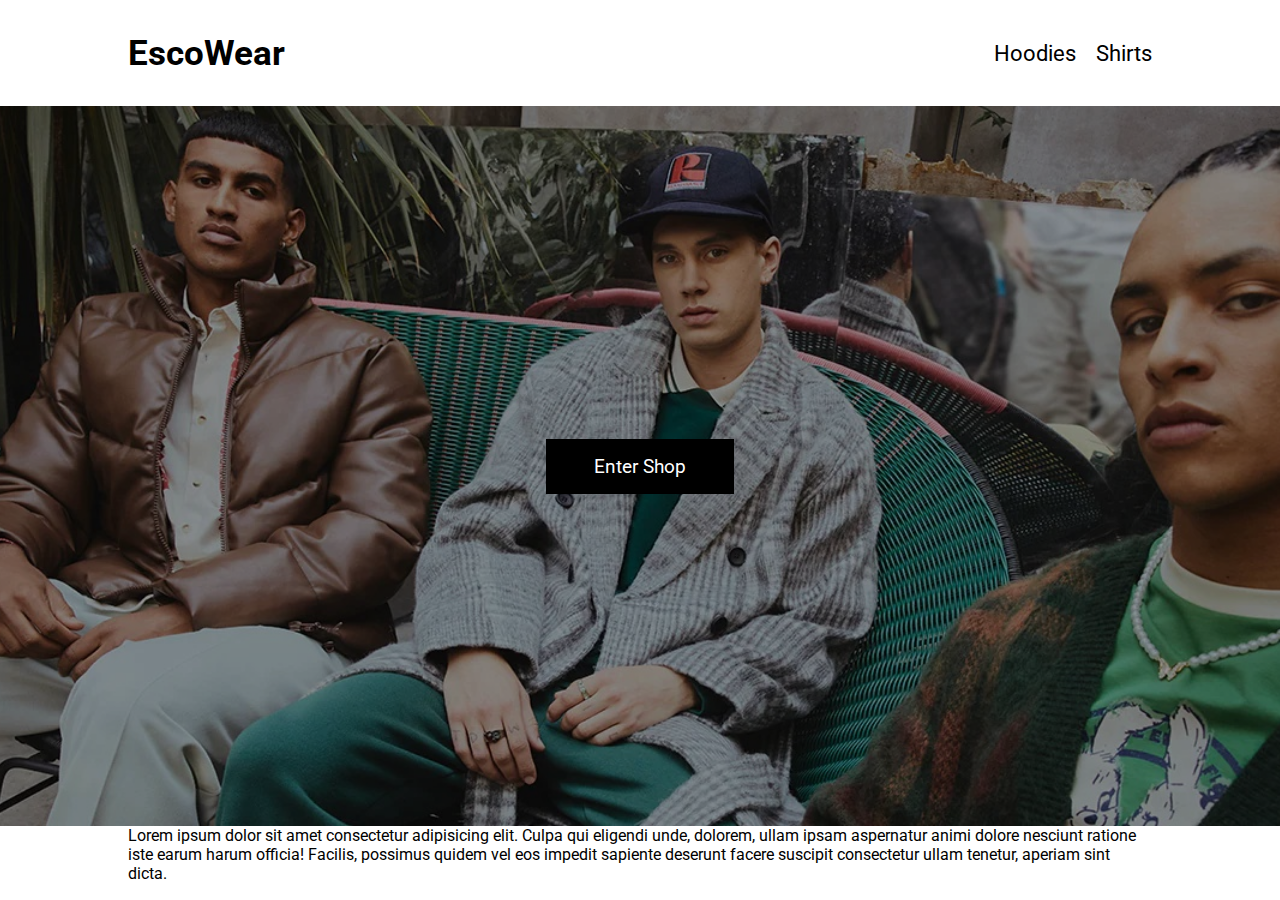
==== index.html @ d9a259e6 "fixed bug on item details" ====
<!DOCTYPE html>
<html lang="en">

<head>
    <meta charset="UTF-8">
    <meta http-equiv="X-UA-Compatible" content="IE=edge">
    <meta name="viewport" content="width=device-width, initial-scale=1.0">

    <!-- google font roboto -->
    <link rel="preconnect" href="https://fonts.googleapis.com">
    <link rel="preconnect" href="https://fonts.gstatic.com" crossorigin>
    <link href="https://fonts.googleapis.com/css2?family=Roboto:wght@100;300;400;700;900&display=swap" rel="stylesheet">

    <!-- fontawesome -->
    <link rel="stylesheet" href="https://cdnjs.cloudflare.com/ajax/libs/font-awesome/6.0.0-beta3/css/all.min.css"
        integrity="sha512-Fo3rlrZj/k7ujTnHg4CGR2D7kSs0v4LLanw2qksYuRlEzO+tcaEPQogQ0KaoGN26/zrn20ImR1DfuLWnOo7aBA=="
        crossorigin="anonymous" referrerpolicy="no-referrer" />

    <!-- custom styles sheet -->
    <link rel="stylesheet" href="css/styles.css">
    <title>Document</title>
</head>

<body>

    <!-- navigation -->
    <section id="navigation">

        <!-- container -->
        <div class="container">
            
            <a href="index.html">
                <h1>EscoWear</h1>
            </a>
            
            <!-- links -->
            <div class="links">
                <a href="store.html?category=hoodies">Hoodies</a>
                <a href="store.html?category=shirts">Shirts</a>
                
                <div class="close">
                    <i class="fa fa-window-close"></i>
                </div>

            </div>

            <!-- menu -->
            <div class="menu">
                <i class="fa fa-bars"></i>
            </div>
            
        </div>
        <!-- end container -->
    </section>
    <!-- end navigation -->

    <!-- banner -->
    <section id="banner">
        
        <div class="overlay">
            <div class="cta">
                <a href="store.html">Enter Shop</a>
            </div>
        </div>
    </section>
    <!-- end banner -->

    <!-- brands -->
    <section id="brands">
        <div class="container">
            <p>Lorem ipsum dolor sit amet consectetur adipisicing elit. Culpa qui eligendi unde, dolorem, ullam ipsam aspernatur animi dolore nesciunt ratione iste earum harum officia! Facilis, possimus quidem vel eos impedit sapiente deserunt facere suscipit consectetur ullam tenetur, aperiam sint dicta.</p>
        </div>
    </section>
    <!-- end brands -->



    <script src="js/utils.js"></script>
    <script src="js/index.js"></script>
</body>
</html>
---- css/styles.css ----
* {
  margin: 0;
  padding: 0;
  font-family: Roboto;
}

a {
  text-decoration: none;
  color: black;
}

button {
  outline: none;
  border: none;
  cursor: pointer;
}

.container {
  width: 1200px;
  margin: 0 auto;
  max-width: 80%;
}

.title {
  text-align: center;
  font-size: 3rem;
  font-weight: 300;
}

#navigation .container {
  padding: 2rem 0rem;
  display: flex;
  align-items: center;
  justify-content: space-between;
}
#navigation a h1 {
  font-size: 2.2rem;
}
#navigation .links a {
  display: inline-block;
  margin-left: 1rem;
  font-size: 1.4rem;
}
#navigation .menu {
  font-size: 2rem;
  display: none;
  cursor: pointer;
}
#navigation .close {
  display: none;
  color: white;
  font-size: 2.5rem;
  cursor: pointer;
}

@media (max-width: 900px) {
  #navigation a h1 {
    font-size: 1.8rem;
  }
  #navigation .links.active {
    transform: translateX(0%);
  }
  #navigation .links {
    position: absolute;
    z-index: 9000;
    background-color: rgba(0, 0, 0, 0.8);
    top: 0;
    left: 0;
    right: 0;
    bottom: 0;
    display: flex;
    flex-direction: column;
    align-items: center;
    justify-content: center;
    transform: translateX(100%);
    transition: all ease-in-out 300ms;
  }
  #navigation .links a {
    color: white;
    margin-bottom: 1rem;
    font-size: 1.2rem;
  }
  #navigation .links .close {
    display: block;
    position: absolute;
    top: 20px;
    right: 40px;
  }
  #navigation .menu {
    display: block;
  }
}
#store .container {
  display: grid;
  grid-template-columns: repeat(4, 1fr);
  grid-gap: 20px;
}
#store .container .thumb-unit {
  text-align: center;
  min-height: 150px;
}
#store .container .thumb-unit img {
  width: 100%;
  margin-bottom: 0.8rem;
}
#store .container .thumb-unit p {
  font-size: 1.2rem;
  margin-bottom: 0.2rem;
}

@media (max-width: 800px) {
  #store .title {
    font-size: 2rem;
  }
  #store .container {
    grid-template-columns: repeat(3, 1fr);
  }
  #store .container .thumb-unit p {
    font-size: 0.8rem;
  }
}
@media (max-width: 500px) {
  #store .container {
    grid-template-columns: repeat(2, 1fr);
  }
}
.content-wrapper {
  display: grid;
  grid-template-columns: repeat(2, 1fr);
  grid-gap: 20px;
}
.content-wrapper img {
  width: 100%;
}
.content-wrapper .image-wrapper {
  display: grid;
  grid-template-columns: 1fr 5fr;
  grid-gap: 10px;
}
.content-wrapper .image-wrapper .thumb-unit {
  cursor: pointer;
  margin-bottom: 0.2rem;
}
.content-wrapper .text-wrapper .name {
  font-size: 1.5rem;
  line-height: 1.2;
  margin-bottom: 0.8rem;
}
.content-wrapper .text-wrapper .price {
  font-size: 2rem;
  margin-bottom: 0.8rem;
}
.content-wrapper .text-wrapper .slug {
  font-size: 1rem;
  margin-bottom: 0.8rem;
}
.content-wrapper .text-wrapper label {
  font-size: 1.2rem;
  margin-bottom: 0.8rem;
  display: block;
}
.content-wrapper .text-wrapper select {
  display: block;
  width: 200px;
  font-size: 1.2rem;
  padding: 0.4rem;
  margin-bottom: 0.8rem;
}
.content-wrapper .text-wrapper .button-wrapper button {
  display: block;
  padding: 1rem 5rem;
  background-color: black;
  color: white;
  font-size: 1rem;
}

@media (max-width: 960px) {
  .content-wrapper {
    display: block;
  }
  .content-wrapper .image-wrapper {
    margin-bottom: 1.8rem;
  }
}
#banner {
  min-height: 80vh;
  background-image: url("../images/banner.jpg");
  background-size: cover;
  background-position: center;
  position: relative;
}
#banner .overlay {
  position: absolute;
  top: 0;
  left: 0;
  right: 0;
  bottom: 0;
  background-color: rgba(0, 0, 0, 0.4);
  display: flex;
  justify-content: center;
  align-items: center;
}
#banner .cta a {
  background-color: black;
  color: white;
  font-size: 1.2rem;
  padding: 1rem 3rem;
  cursor: pointer;
}

@media (max-width: 800px) {
  #banner .overlay a {
    font-size: 1rem;
  }
}/*# sourceMappingURL=styles.css.map */
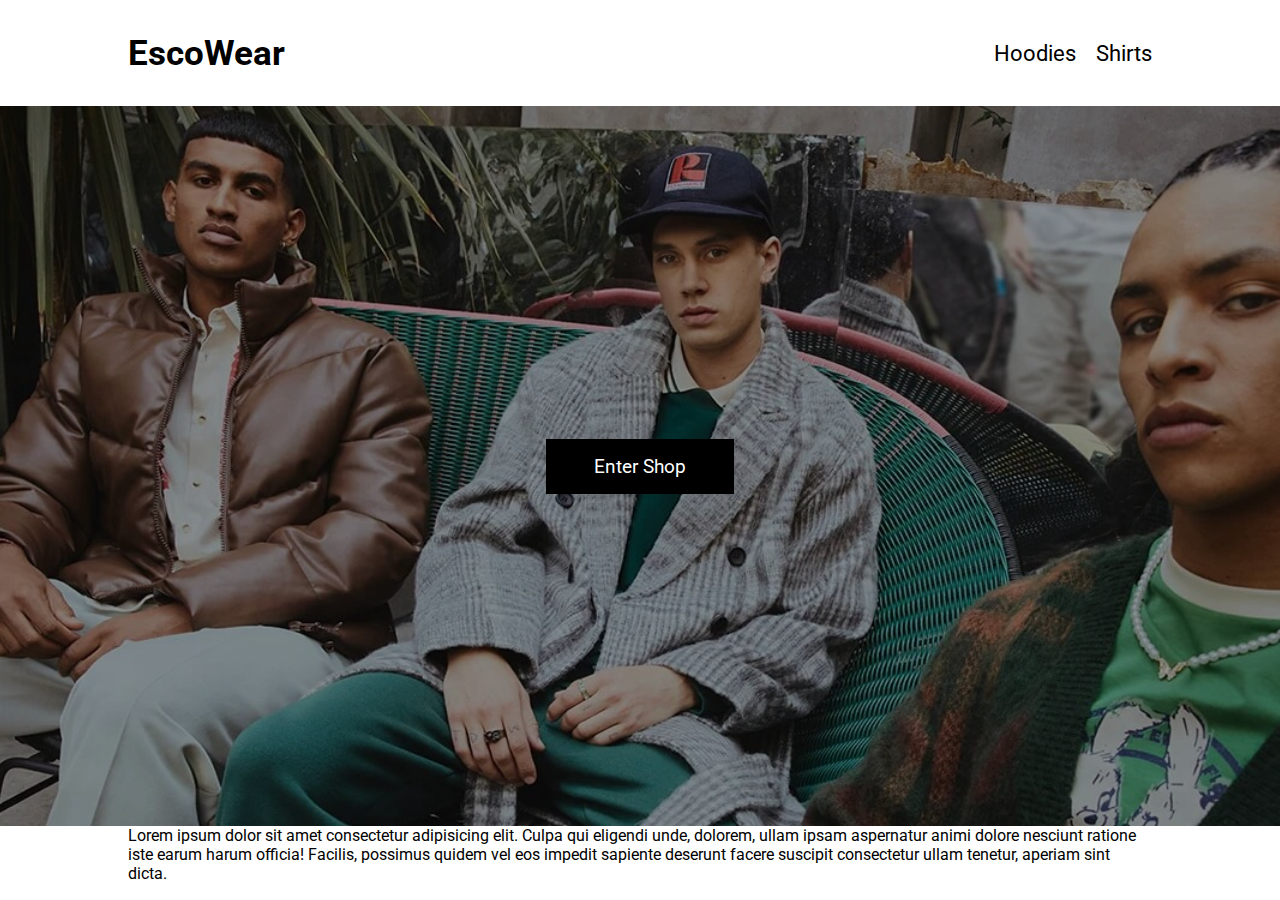
==== commit 162b0353: "initialized adding item to cart" ====
--- a/index.html
+++ b/index.html
@@ -18,7 +18,7 @@
 
     <!-- custom styles sheet -->
     <link rel="stylesheet" href="css/styles.css">
-    <title>Document</title>
+    <title>EscoWear</title>
 </head>
 
 <body>
--- a/css/styles.css
+++ b/css/styles.css
@@ -209,6 +209,9 @@
 }
 
 @media (max-width: 800px) {
+  #banner {
+    background-image: Url("../images/banner-small.jpg");
+  }
   #banner .overlay a {
     font-size: 1rem;
   }
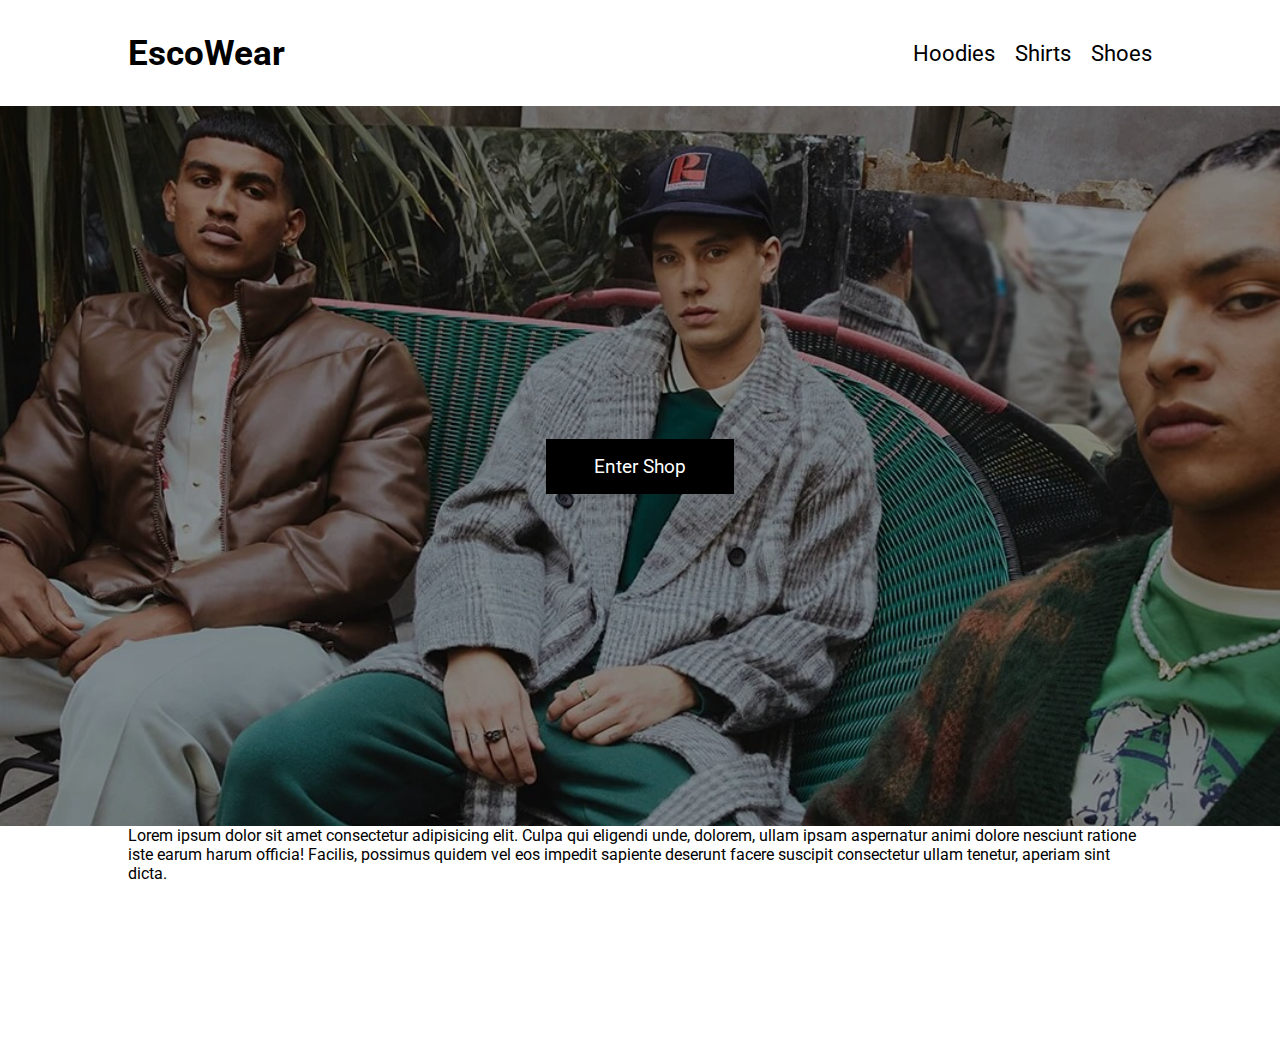
==== commit 9acb44a4: "added shoes section" ====
--- a/index.html
+++ b/index.html
@@ -37,6 +37,7 @@
             <div class="links">
                 <a href="store.html?category=hoodies">Hoodies</a>
                 <a href="store.html?category=shirts">Shirts</a>
+                <a href="store.html?category=shoes">Shoes</a>
                 
                 <div class="close">
                     <i class="fa fa-window-close"></i>
--- a/css/styles.css
+++ b/css/styles.css
@@ -4,6 +4,11 @@
   font-family: Roboto;
 }
 
+body {
+  overflow-x: hidden;
+  padding-bottom: 10rem;
+}
+
 a {
   text-decoration: none;
   color: black;
@@ -25,8 +30,14 @@
   text-align: center;
   font-size: 3rem;
   font-weight: 300;
-}
-
+  margin-bottom: 2rem;
+}
+
+@media (max-width: 500px) {
+  .title {
+    font-size: 2.5rem;
+  }
+}
 #navigation .container {
   padding: 2rem 0rem;
   display: flex;
@@ -166,12 +177,26 @@
   padding: 0.4rem;
   margin-bottom: 0.8rem;
 }
-.content-wrapper .text-wrapper .button-wrapper button {
-  display: block;
-  padding: 1rem 5rem;
+.content-wrapper .text-wrapper .button-wrapper {
+  display: grid;
+  grid-template-columns: repeat(2, 1fr);
+  grid-gap: 20px;
+}
+.content-wrapper .text-wrapper .button-wrapper button,
+.content-wrapper .text-wrapper .button-wrapper a {
+  display: block;
   background-color: black;
   color: white;
   font-size: 1rem;
+  text-align: center;
+  padding: 1rem;
+}
+.content-wrapper .text-wrapper .button-wrapper a {
+  background-color: #2c662c;
+  display: none;
+}
+.content-wrapper .text-wrapper .button-wrapper a.active {
+  display: block;
 }
 
 @media (max-width: 960px) {
@@ -180,6 +205,16 @@
   }
   .content-wrapper .image-wrapper {
     margin-bottom: 1.8rem;
+  }
+}
+@media (max-width: 500px) {
+  .content-wrapper .text-wrapper .button-wrapper {
+    display: block;
+  }
+  .content-wrapper .text-wrapper .button-wrapper button {
+    display: block;
+    width: 100%;
+    margin-bottom: 0.8rem;
   }
 }
 #banner {
@@ -215,4 +250,46 @@
   #banner .overlay a {
     font-size: 1rem;
   }
+}
+#cart .container {
+  width: 540px;
+  max-width: 90%;
+}
+#cart h2 {
+  font-size: 2rem;
+  margin-bottom: 1rem;
+}
+#cart .button-wrapper button {
+  display: block;
+  background-color: black;
+  width: 100%;
+  padding: 1rem;
+  color: white;
+  font-size: 1.2rem;
+}
+#cart .cart-unit {
+  display: grid;
+  grid-template-columns: 1fr 2fr;
+  grid-gap: 20px;
+  position: relative;
+  margin-bottom: 1rem;
+}
+#cart .cart-unit .name {
+  font-size: 1.2rem;
+  text-transform: capitalize;
+  margin-bottom: 0.5rem;
+}
+#cart .cart-unit .price {
+  font-size: 1.5rem;
+}
+#cart .cart-unit i {
+  color: red;
+  position: absolute;
+  top: 0;
+  right: 0;
+  cursor: pointer;
+  font-size: 1.2rem;
+}
+#cart .cart-unit img {
+  width: 100%;
 }/*# sourceMappingURL=styles.css.map */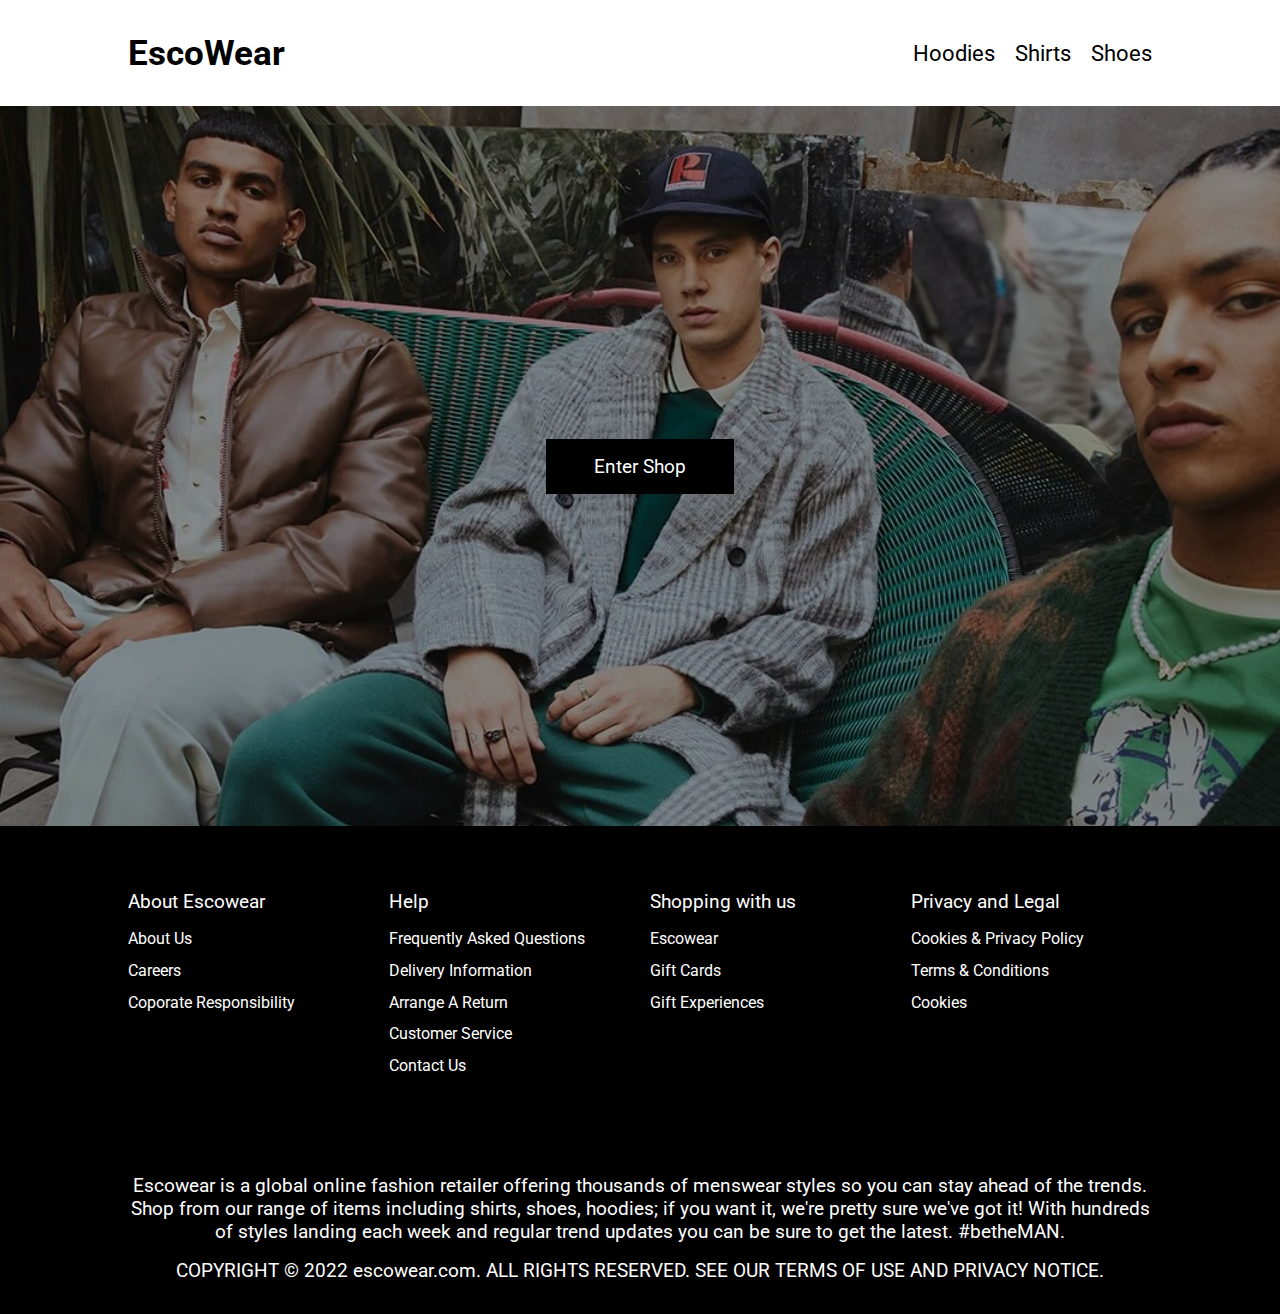
==== commit bfcf690f: "update to ui" ====
--- a/index.html
+++ b/index.html
@@ -67,12 +67,90 @@
     <!-- end banner -->
 
     <!-- brands -->
-    <section id="brands">
-        <div class="container">
-            <p>Lorem ipsum dolor sit amet consectetur adipisicing elit. Culpa qui eligendi unde, dolorem, ullam ipsam aspernatur animi dolore nesciunt ratione iste earum harum officia! Facilis, possimus quidem vel eos impedit sapiente deserunt facere suscipit consectetur ullam tenetur, aperiam sint dicta.</p>
-        </div>
+    
+
+    <!-- footer -->
+    <section id="footer">
+
+           <div class="container">
+                <div class="footer-wrapper">
+
+                    <!-- footer unit -->
+                    <div class="footer-unit">
+                        <ul>
+                            <li class="footer-title">About Escowear</li>
+                            <li>About Us</li>
+                            <li>Careers</li>
+                            <li>Coporate Responsibility </li>
+                        </ul>
+                    </div>
+                    <!-- end footer-unit -->
+
+                    <!-- footer unit -->
+                    <div class="footer-unit">
+                        <ul>
+                            <li class="footer-title">Help</li>
+                            <li>Frequently Asked Questions</li>
+                            <li>Delivery Information</li>
+                            <li>Arrange A Return </li>
+                            <li>Customer Service </li>
+                            <li>Contact Us </li>
+                        </ul>
+                    </div>
+                    <!-- end footer-unit -->
+                
+                
+                    <!-- footer unit -->
+                    <div class="footer-unit">
+                        <ul>
+                            <li class="footer-title">Shopping with us</li>
+                            <li>Escowear</li>
+                            <li>Gift Cards</li>
+                            <li>Gift Experiences</li>
+                        </ul>
+                    </div>
+                    <!-- end footer-unit -->
+                
+                
+                    <!-- footer unit -->
+                    <div class="footer-unit">
+                        <ul>
+                            <li class="footer-title">Privacy and Legal</li>
+                            <li>Cookies & Privacy Policy</li>
+                            <li>Terms & Conditions</li>
+                            <li>Cookies</li>
+                        </ul>
+                    </div>
+                    <!-- end footer-unit -->
+                
+                
+                    
+                </div>
+                <!-- end footer-wrapper -->
+
+                <!-- socials -->
+                <div class="socials">
+                    <a href="http://www.facebook.com" target="_blank"><i class="fab fa-facebook"></i></a>
+                    <a href="http://www.twitter.com" target="_blank"><i class="fab fa-twitter"></i></a>
+                    <a href="http://www.instagram.com" target="_blank"><i class="fab fa-instagram"></i></a>
+                </div>
+                <!-- end socials -->
+
+                <div class="text-wrapper">
+                    <p class="slug">Escowear is a global online fashion retailer offering thousands of menswear styles so you can stay ahead of the trends.
+                    Shop from our range of items including shirts, shoes, hoodies; if you want it, we're
+                    pretty sure we've got it! With hundreds of styles landing each week and regular trend updates you can be sure to get the
+                    latest. #betheMAN.</p>
+
+                  
+
+                    <p class="copyright">COPYRIGHT © 2022 escowear.com. ALL RIGHTS RESERVED. SEE OUR TERMS OF USE AND PRIVACY NOTICE.</p>
+                </div>
+           </div>
+           <!-- end container -->
     </section>
-    <!-- end brands -->
+
+    <!-- end footer -->
 
 
 
--- a/css/styles.css
+++ b/css/styles.css
@@ -6,12 +6,17 @@
 
 body {
   overflow-x: hidden;
-  padding-bottom: 10rem;
 }
 
 a {
   text-decoration: none;
   color: black;
+}
+
+ul {
+  list-style-type: none;
+  margin: 0;
+  padding: 0;
 }
 
 button {
@@ -101,6 +106,10 @@
     display: block;
   }
 }
+#store {
+  min-height: 90vh;
+  padding-bottom: 2rem;
+}
 #store .container {
   display: grid;
   grid-template-columns: repeat(4, 1fr);
@@ -135,6 +144,11 @@
     grid-template-columns: repeat(2, 1fr);
   }
 }
+#item {
+  min-height: 70vh;
+  padding-bottom: 2rem;
+}
+
 .content-wrapper {
   display: grid;
   grid-template-columns: repeat(2, 1fr);
@@ -251,6 +265,10 @@
     font-size: 1rem;
   }
 }
+#cart {
+  min-height: 70vh;
+  padding-bottom: 2rem;
+}
 #cart .container {
   width: 540px;
   max-width: 90%;
@@ -292,4 +310,58 @@
 }
 #cart .cart-unit img {
   width: 100%;
+}
+
+#footer {
+  background-color: black;
+  color: white;
+  padding: 2rem 0rem;
+}
+#footer .socials {
+  font-size: 2rem;
+  margin-bottom: 1rem;
+  text-align: center;
+}
+#footer .socials i {
+  margin-right: 1rem;
+  color: white;
+}
+#footer .text-wrapper {
+  text-align: center;
+  font-size: 1.2rem;
+}
+#footer .text-wrapper .slug {
+  margin-bottom: 1rem;
+}
+#footer .footer-wrapper {
+  padding: 2rem 0rem;
+  display: grid;
+  grid-template-columns: repeat(4, 1fr);
+  grid-gap: 20px;
+}
+#footer .footer-wrapper .footer-title {
+  font-size: 1.2rem;
+  margin-bottom: 1rem;
+}
+#footer .footer-wrapper ul li {
+  margin-bottom: 0.8rem;
+  font-size: 1rem;
+}
+
+@media (max-width: 800px) {
+  #footer .socials {
+    text-align: left;
+  }
+
+  #footer .text-wrapper {
+    text-align: left;
+    line-height: 1.2;
+  }
+
+  #footer .footer-wrapper {
+    display: block;
+  }
+  #footer .footer-wrapper .footer-unit {
+    margin-bottom: 1rem;
+  }
 }/*# sourceMappingURL=styles.css.map */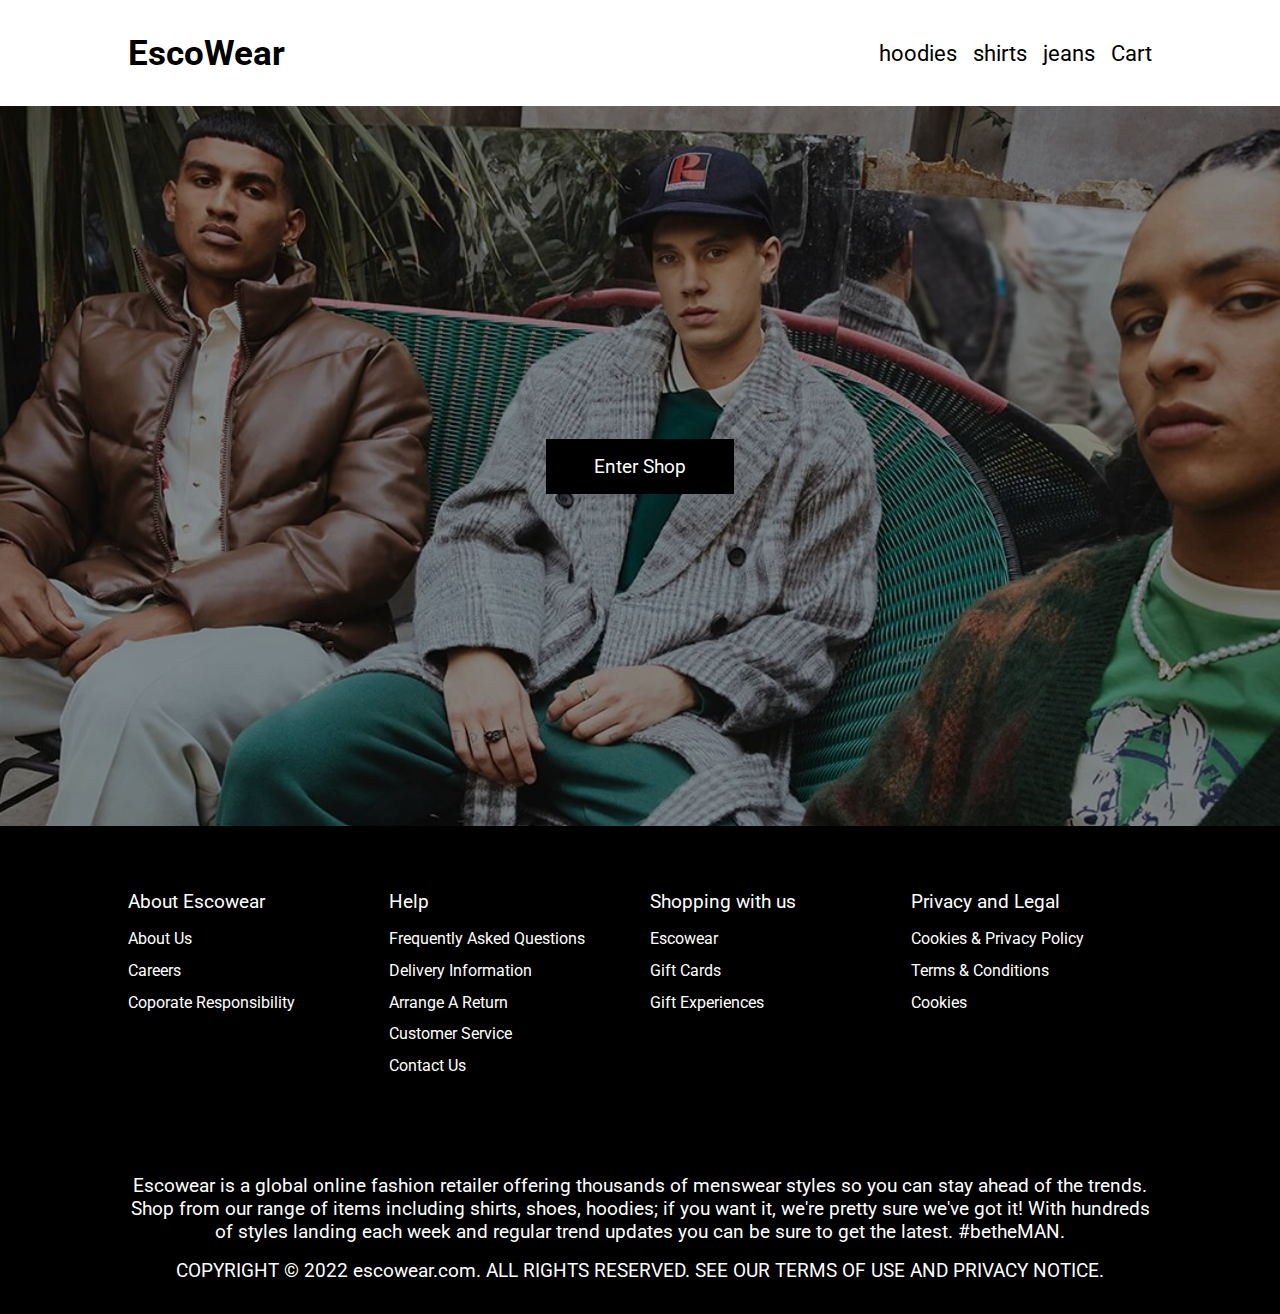
==== commit 48f9eb28: "update navigation" ====
--- a/index.html
+++ b/index.html
@@ -24,7 +24,7 @@
 <body>
 
     <!-- navigation -->
-    <section id="navigation">
+    <header id="navigation">
 
         <!-- container -->
         <div class="container">
@@ -35,9 +35,10 @@
             
             <!-- links -->
             <div class="links">
-                <a href="store.html?category=hoodies">Hoodies</a>
+
+                <!-- <a href="store.html?category=hoodies">Hoodies</a>
                 <a href="store.html?category=shirts">Shirts</a>
-                <a href="store.html?category=shoes">Shoes</a>
+                <a href="store.html?category=shoes">Shoes</a> -->
                 
                 <div class="close">
                     <i class="fa fa-window-close"></i>
@@ -52,7 +53,7 @@
             
         </div>
         <!-- end container -->
-    </section>
+    </header>
     <!-- end navigation -->
 
     <!-- banner -->
@@ -155,6 +156,7 @@
 
 
     <script src="js/utils.js"></script>
+    <script src="js/init.js"></script>
     <script src="js/index.js"></script>
 </body>
 </html>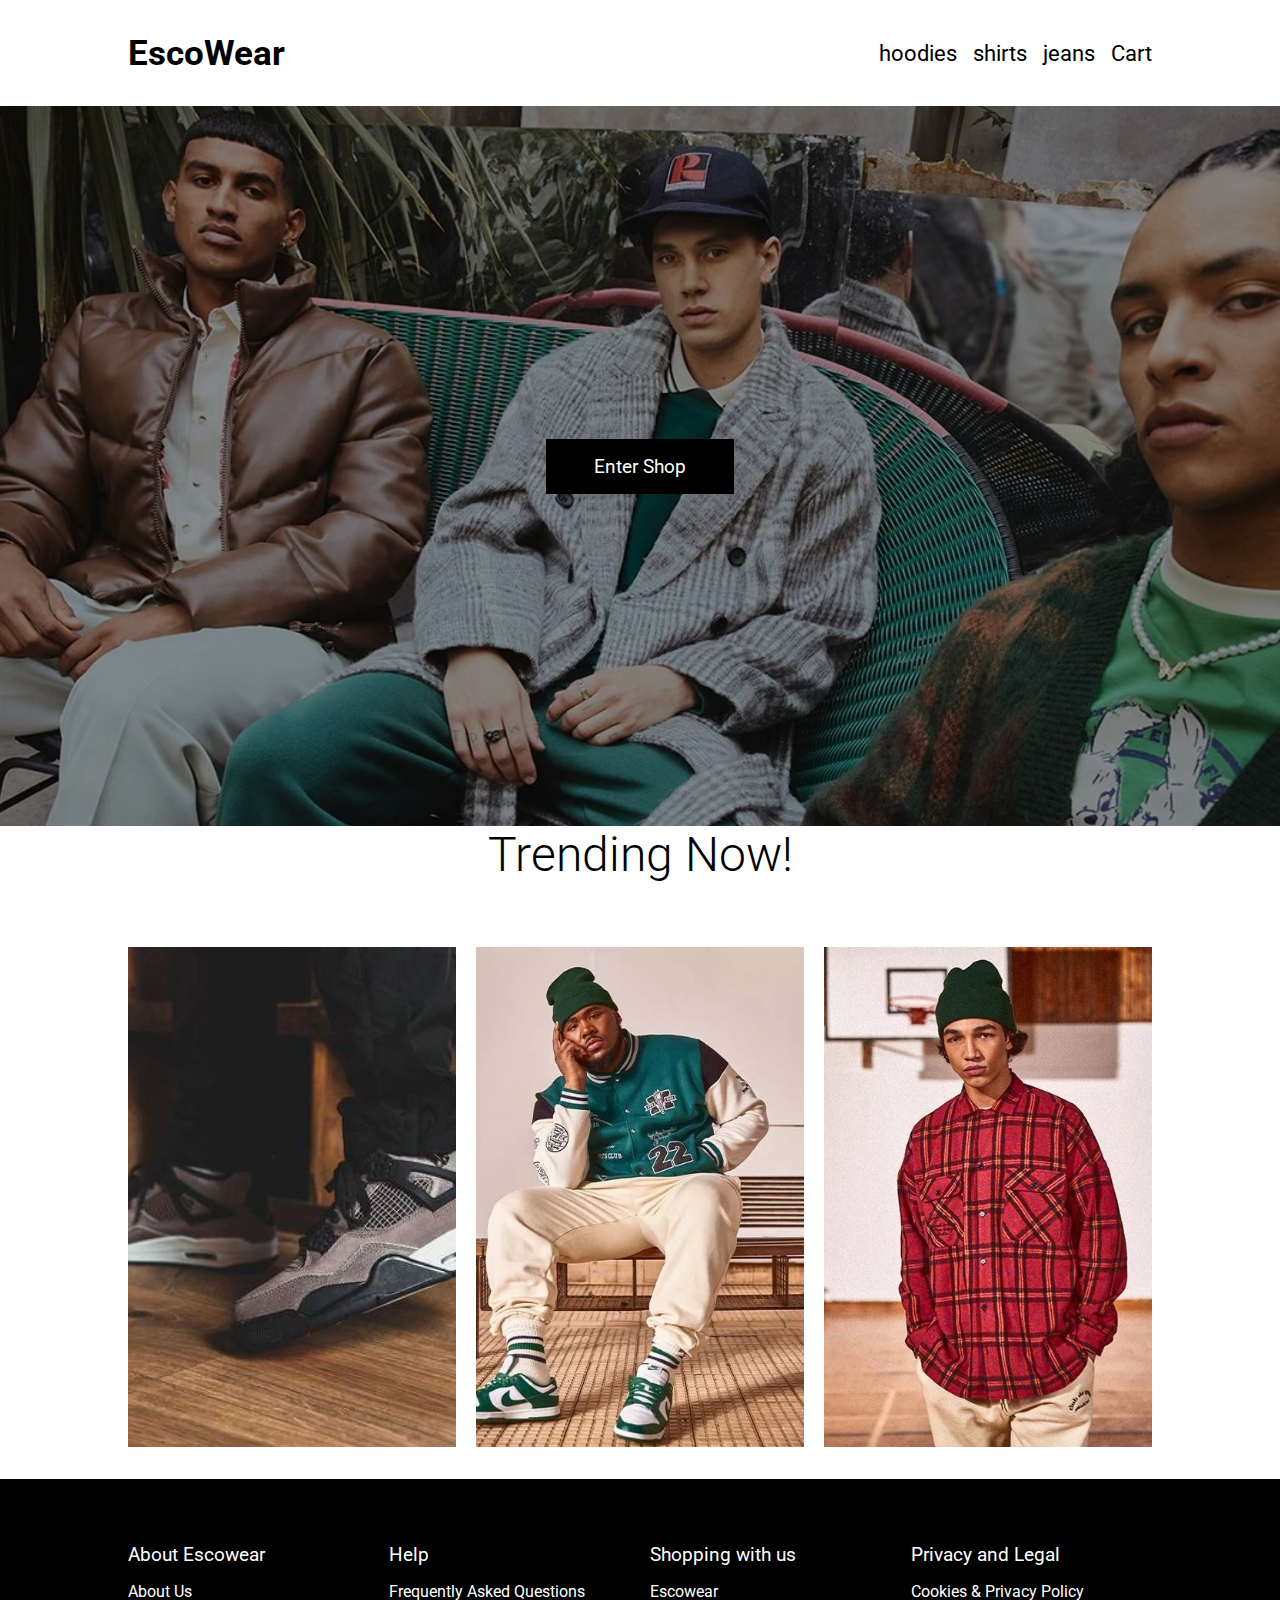
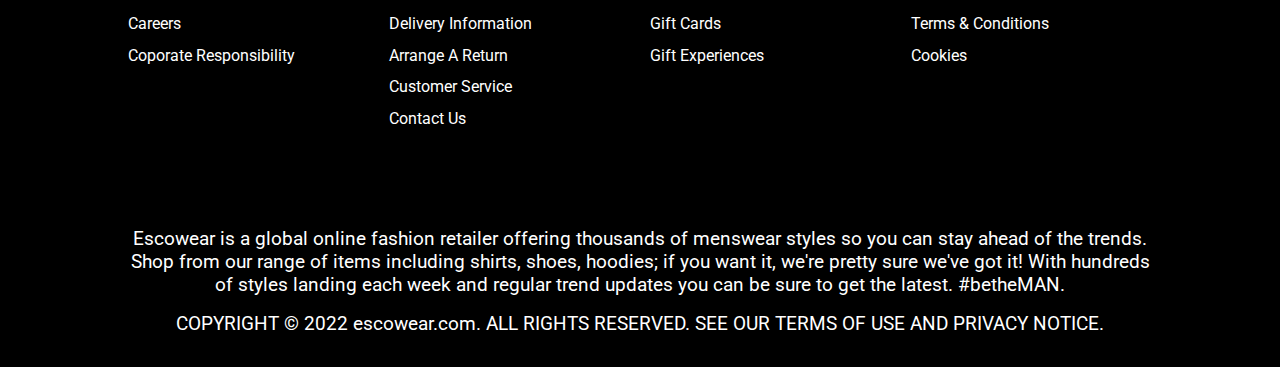
==== commit 91b6ab4b: "added trending section to home page" ====
--- a/index.html
+++ b/index.html
@@ -67,7 +67,38 @@
     </section>
     <!-- end banner -->
 
-    <!-- brands -->
+<!-- trending -->
+<section id="trending">
+    <div class="container">
+
+        <h1 class="title">Trending Now!</h1>
+
+        <div class="trend-wrapper">
+
+        <!-- trend-unit -->
+        <a href="store.html?category=shoes" class="trend-unit">
+        </a>
+        <!-- end trend-unit -->
+
+
+        <!-- trend-unit -->
+        <a href="store.html?category=hoodies" class="trend-unit">
+        </a>
+        <!-- end trend-unit -->
+
+
+        <!-- trend-unit -->
+        <a href="store.html?category=shirts" class="trend-unit">
+        </a>
+        <!-- end trend-unit -->
+
+
+        
+       
+       
+    
+    </div>
+</section>
     
 
     <!-- footer -->
--- a/css/styles.css
+++ b/css/styles.css
@@ -257,12 +257,44 @@
   cursor: pointer;
 }
 
+#trending .trend-wrapper {
+  display: grid;
+  grid-template-columns: repeat(3, 1fr);
+  grid-gap: 20px;
+  padding: 2rem 0rem;
+}
+#trending .trend-wrapper .trend-unit {
+  min-height: 500px;
+  display: block;
+  background-color: blue;
+  background-image: url("../images/shirts/thumb.jpg");
+  background-size: cover;
+  background-position: top center;
+}
+#trending .trend-wrapper .trend-unit:nth-child(1) {
+  background-image: url("../images/shoes/thumb.jpg");
+}
+#trending .trend-wrapper .trend-unit:nth-child(2) {
+  background-image: url("../images/hoodies/thumb.jpg");
+}
+#trending .trend-wrapper .trend-unit:nth-child(3) {
+  background-image: url("../images/shirts/thumb.jpg");
+}
+
 @media (max-width: 800px) {
   #banner {
     background-image: Url("../images/banner-small.jpg");
   }
   #banner .overlay a {
     font-size: 1rem;
+  }
+
+  #trending .trend-wrapper {
+    display: block;
+  }
+  #trending .trend-wrapper .trend-unit {
+    min-height: 300px;
+    margin-bottom: 1rem;
   }
 }
 #cart {
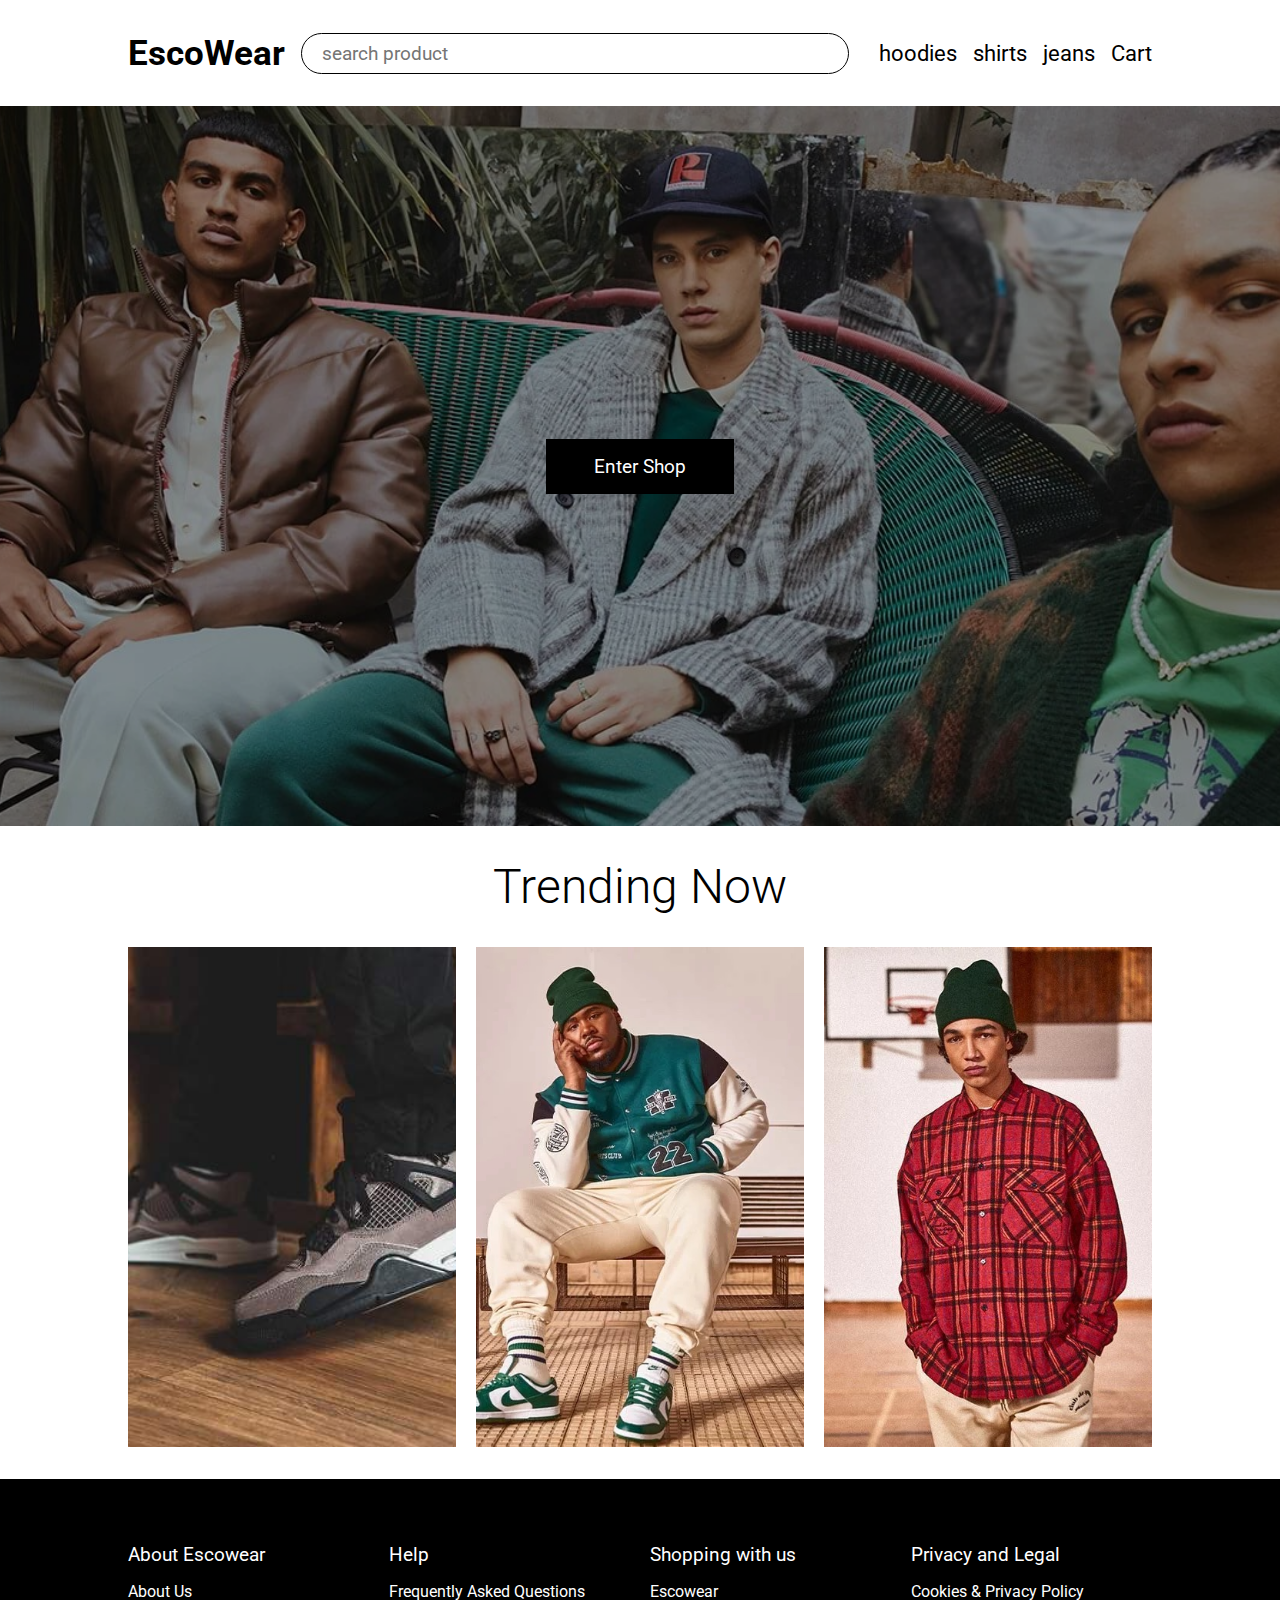
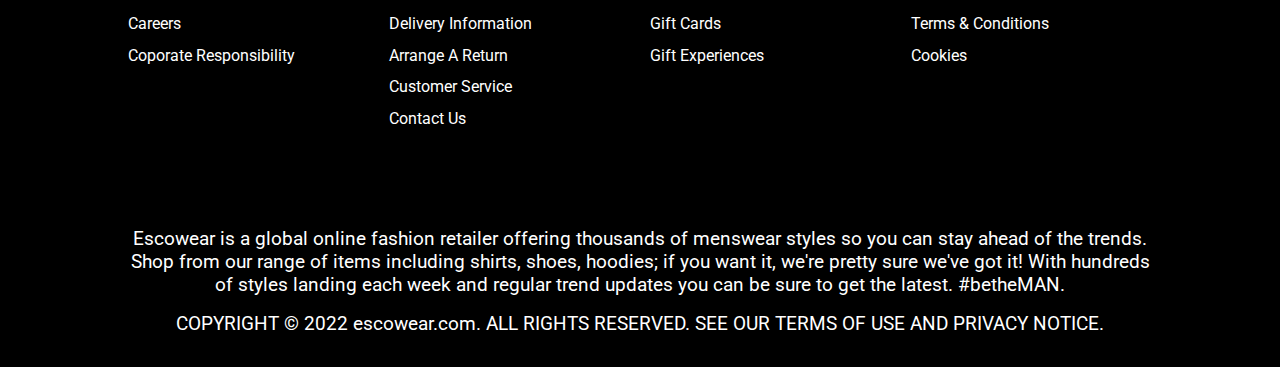
==== commit 0bfd4b86: "updated navigation: added search ui but to add the functionality later" ====
--- a/index.html
+++ b/index.html
@@ -71,7 +71,7 @@
 <section id="trending">
     <div class="container">
 
-        <h1 class="title">Trending Now!</h1>
+        <h1 class="title">Trending Now</h1>
 
         <div class="trend-wrapper">
 
--- a/css/styles.css
+++ b/css/styles.css
@@ -49,6 +49,31 @@
   align-items: center;
   justify-content: space-between;
 }
+#navigation .form-wrapper {
+  flex: 1;
+}
+#navigation input {
+  border: 1px solid black;
+  width: 100%;
+}
+#navigation .links {
+  display: flex;
+  align-items: center;
+  flex: 1;
+}
+#navigation .search {
+  flex: 1;
+  margin: 0rem 1rem;
+}
+#navigation .search input {
+  width: 100%;
+  padding: 0.5rem 0rem;
+  font-size: 1.2rem;
+  text-indent: 20px;
+  font-size: 1.2rem;
+  border-radius: 50px;
+  outline: none;
+}
 #navigation a h1 {
   font-size: 2.2rem;
 }
@@ -76,18 +101,21 @@
   #navigation .links.active {
     transform: translateX(0%);
   }
+  #navigation .form-wrapper {
+    flex: 0;
+    margin-bottom: 1rem;
+  }
   #navigation .links {
-    position: absolute;
+    position: fixed;
     z-index: 9000;
     background-color: rgba(0, 0, 0, 0.8);
     top: 0;
     left: 0;
     right: 0;
     bottom: 0;
-    display: flex;
     flex-direction: column;
+    justify-content: center;
     align-items: center;
-    justify-content: center;
     transform: translateX(100%);
     transition: all ease-in-out 300ms;
   }
@@ -257,11 +285,13 @@
   cursor: pointer;
 }
 
+#trending {
+  padding: 2rem 0rem;
+}
 #trending .trend-wrapper {
   display: grid;
   grid-template-columns: repeat(3, 1fr);
   grid-gap: 20px;
-  padding: 2rem 0rem;
 }
 #trending .trend-wrapper .trend-unit {
   min-height: 500px;
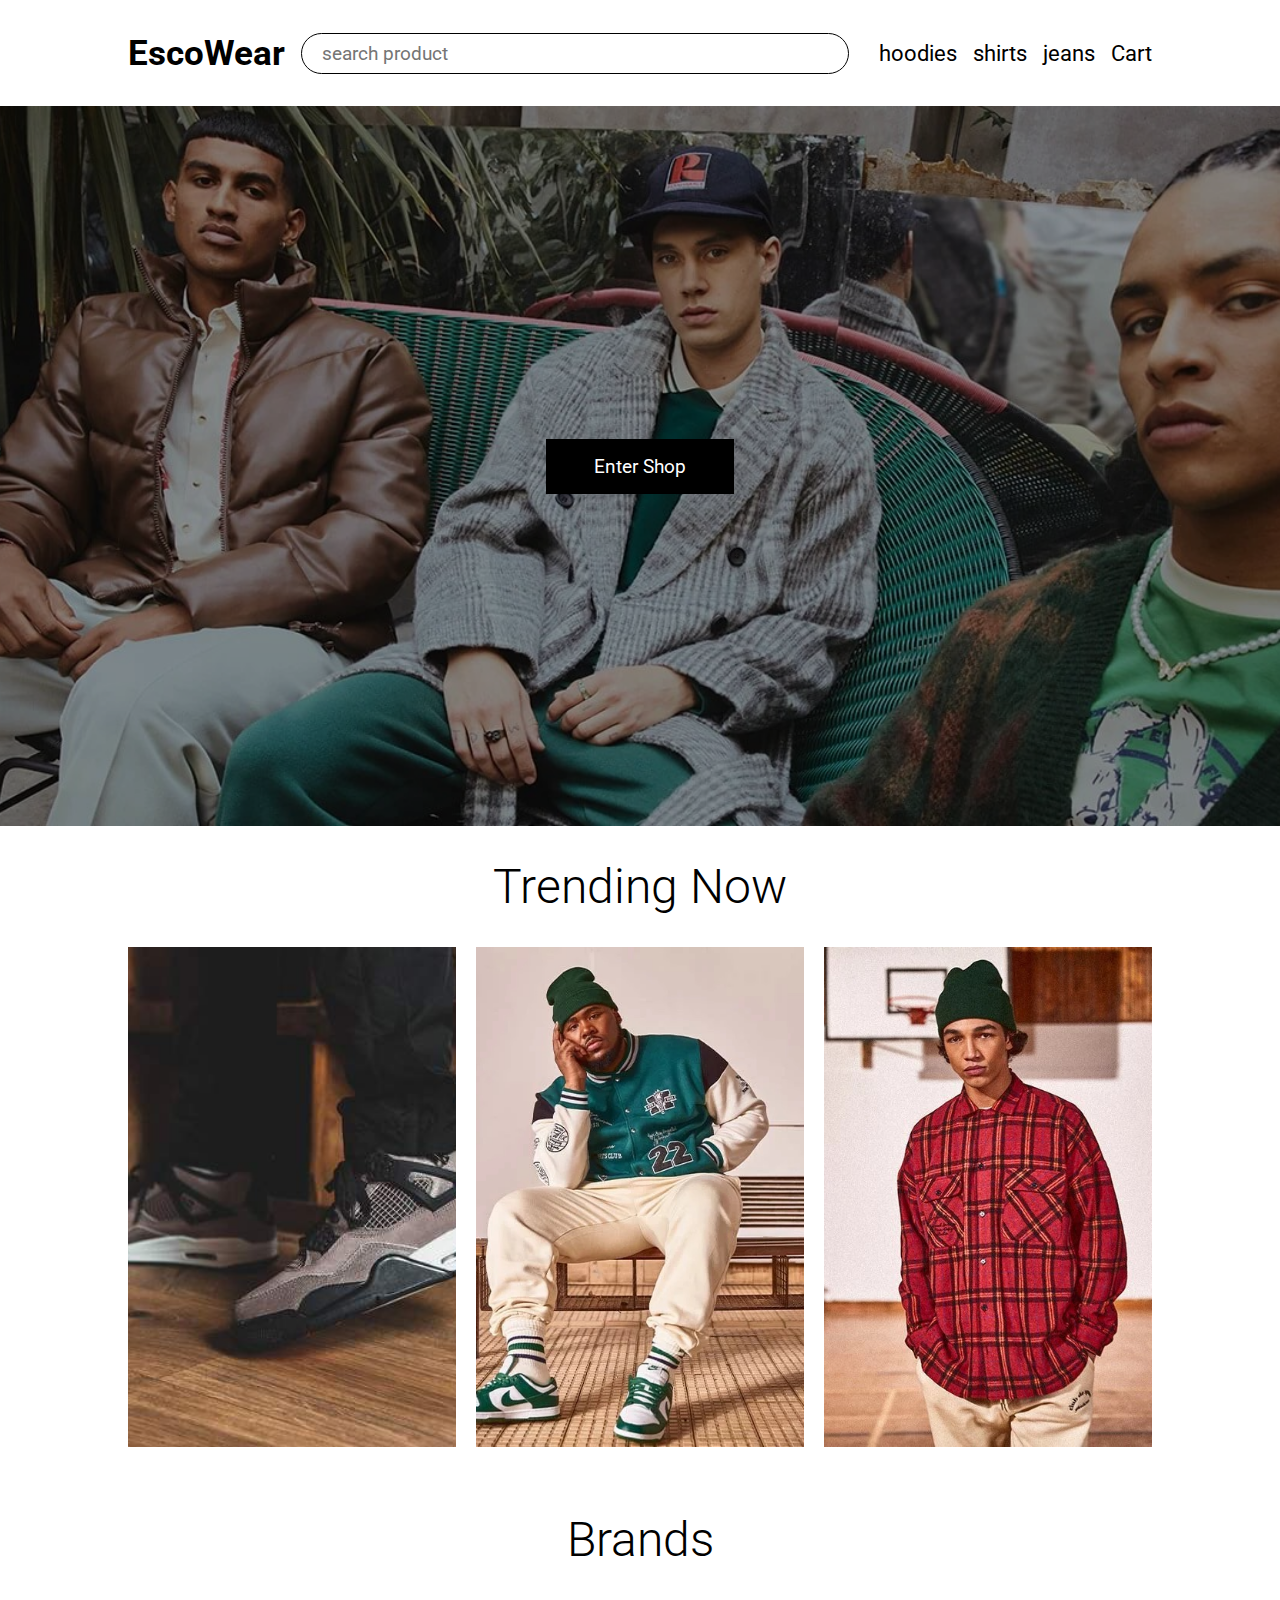
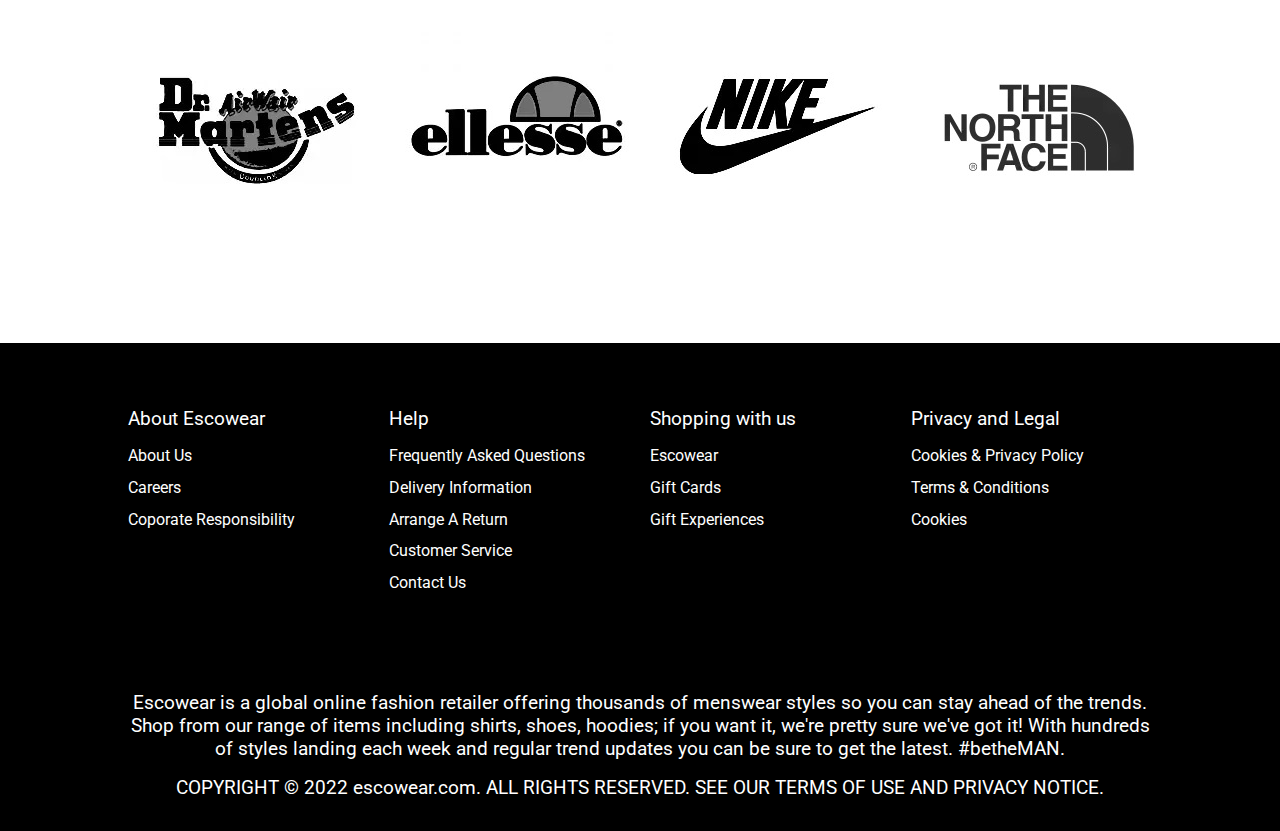
==== commit 3ea1a7db: "update: added brands section" ====
--- a/index.html
+++ b/index.html
@@ -90,13 +90,22 @@
         <!-- trend-unit -->
         <a href="store.html?category=shirts" class="trend-unit">
         </a>
-        <!-- end trend-unit -->
-
-
-        
-       
+        <!-- end trend-unit -->       
        
     
+    </div>
+</section>
+<!-- trending -->
+
+<section id="brands">
+    <h1 class="title">Brands</h1>
+    <div class="container">
+        <div class="brand-wrapper">
+            <div class="brand-unit"></div>
+            <div class="brand-unit"></div>
+            <div class="brand-unit"></div>
+            <div class="brand-unit"></div>
+        </div>
     </div>
 </section>
     
--- a/css/styles.css
+++ b/css/styles.css
@@ -311,7 +311,37 @@
   background-image: url("../images/shirts/thumb.jpg");
 }
 
+#brands {
+  min-height: 400px;
+  padding: 2rem 0rem;
+}
+#brands .brand-wrapper {
+  display: grid;
+  grid-template-columns: repeat(4, 1fr);
+  grid-auto-rows: 200px;
+  grid-gap: 20px;
+}
+#brands .brand-wrapper .brand-unit {
+  background-color: black;
+}
+#brands .brand-wrapper .brand-unit:nth-child(1) {
+  background-image: url("../images/logo/drmartens.jpg");
+}
+#brands .brand-wrapper .brand-unit:nth-child(2) {
+  background-image: url("../images/logo/ellese.jpg");
+}
+#brands .brand-wrapper .brand-unit:nth-child(3) {
+  background-image: url("../images/logo/nike.jpg");
+}
+#brands .brand-wrapper .brand-unit:nth-child(4) {
+  background-image: url("../images/logo/northface.jpg");
+}
+
 @media (max-width: 800px) {
+  #brands .brand-wrapper {
+    grid-template-columns: repeat(2, 1fr);
+  }
+
   #banner {
     background-image: Url("../images/banner-small.jpg");
   }
